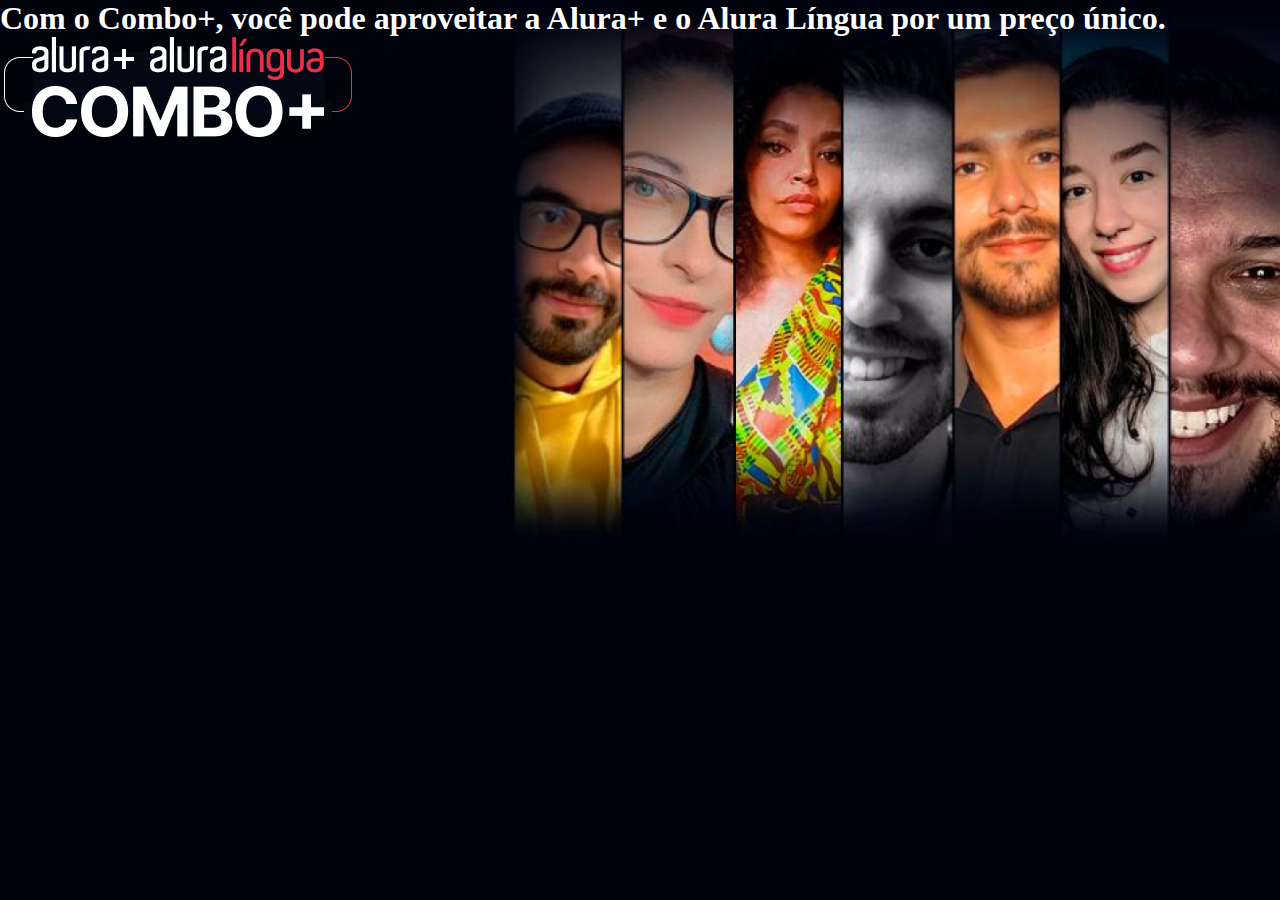
==== Praticando-Html-css/index.html @ 24161a26 "preimeiros passos site" ====
<!DOCTYPE html>
<html lang="pt-br">
    <head>
        <meta charset="UTF-8">
        <meta name="viewport" content="width=device-width, initial-scale=1.0">
        <title>Alura plus</title>
        <link rel="stylesheet" href="style.css">
    </head>
    <body>
        <section class="container principal">
            <h1>Com o Combo+, você pode aproveitar a Alura+ e o Alura Língua por um preço único.</h1>
            <img src="img/Combo.png" alt="imagem combo alura plus">
        </section>
    </body>
</html>
---- Praticando-Html-css/style.css ----
:root{
    --branco-principal: #ffffff;
    --cinza-secundario: #c0c0c0;
    --botao-azul: #167bf7;
    --cor-de-fundo: #00030c;
}
body{
    background-color:var(--cor-de-fundo);
    color:var(--branco-principal);
}
*{
    margin:0;
    padding:0;
}
.principal{
    background-image: url("img/Background.png");
    background-repeat: no-repeat;
    background-size: contain;

}
.container{
    height: 100vh;
}
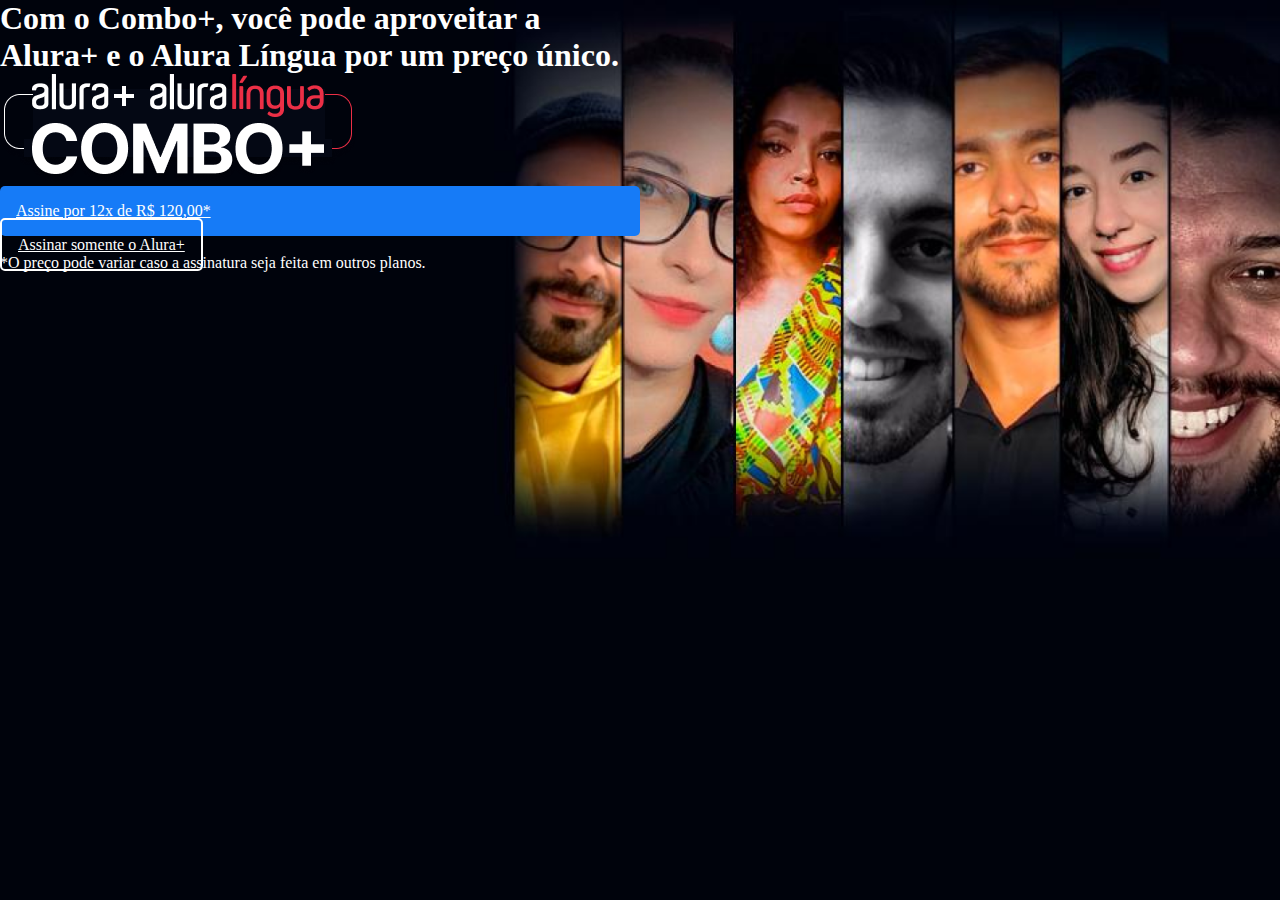
==== commit f07e33c5: "caixas" ====
--- a/Praticando-Html-css/index.html
+++ b/Praticando-Html-css/index.html
@@ -8,8 +8,13 @@
     </head>
     <body>
         <section class="container principal">
-            <h1>Com o Combo+, você pode aproveitar a Alura+ e o Alura Língua por um preço único.</h1>
-            <img src="img/Combo.png" alt="imagem combo alura plus">
+            <div>
+                <h1>Com o Combo+, você pode aproveitar a Alura+ e o Alura Língua por um preço único.</h1>
+                <img src="img/Combo.png" alt="imagem combo alura plus">
+                <a href="www.alura.com.br" class="container__botao">Assine por 12x de R$ 120,00*</a>
+                <a href="x" class="container__botao_secundario">Assinar somente o Alura+</a>
+                <p class="container__aviso">*O preço pode variar caso a assinatura seja feita em outros planos.</p>
+            </div>    
         </section>
     </body>
 </html> --- a/Praticando-Html-css/style.css
+++ b/Praticando-Html-css/style.css
@@ -20,4 +20,24 @@
 }
 .container{
     height: 100vh;
+    display: grid;
+    grid-template-columns: 50% 50%;
+
 }
+.container__botao{
+    background-color:var(--botao-azul);
+    border-radius: 5px;
+    padding: 1em;
+    color: var(--branco-principal);
+    display: block;
+}
+.container__botao_secundario{
+    background-color: transparent;
+    border: 2px solid var(--branco-principal);
+    color: var(--branco-principal);
+    border-radius: 5px;
+    padding: 1em;
+}
+.container__aviso{
+    color: var(--branco-principal);
+}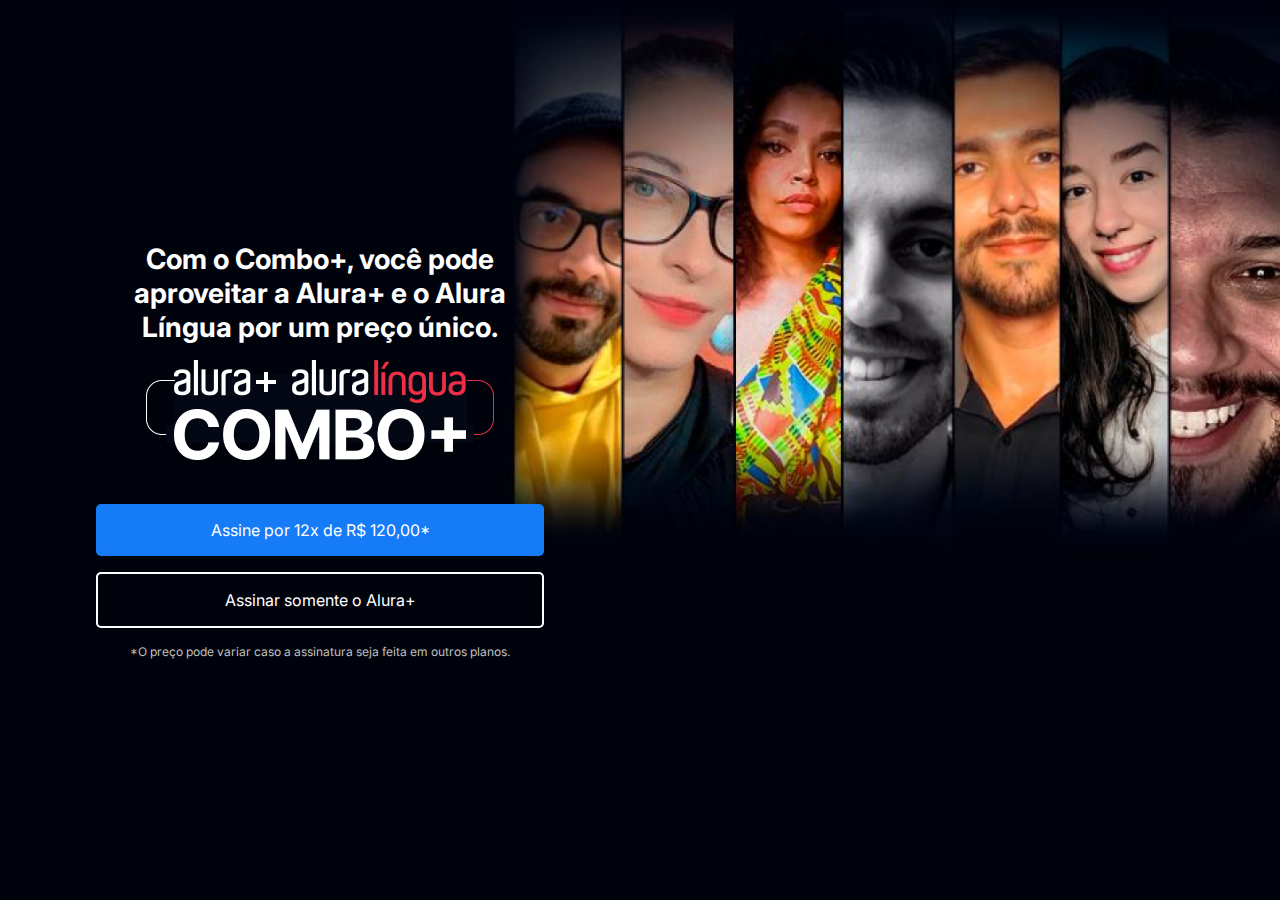
==== commit b1204c13: "correçao de erros e terminando primeira pagina" ====
--- a/Praticando-Html-css/index.html
+++ b/Praticando-Html-css/index.html
@@ -5,14 +5,18 @@
         <meta name="viewport" content="width=device-width, initial-scale=1.0">
         <title>Alura plus</title>
         <link rel="stylesheet" href="style.css">
+        <link rel="preconnect" href="https://fonts.googleapis.com">
+        <link rel="preconnect" href="https://fonts.gstatic.com" crossorigin>
+        <link href="https://fonts.googleapis.com/css2?family=Inter:wght@400;700&display=swap" rel="stylesheet">
+
     </head>
     <body>
         <section class="container principal">
-            <div>
-                <h1>Com o Combo+, você pode aproveitar a Alura+ e o Alura Língua por um preço único.</h1>
-                <img src="img/Combo.png" alt="imagem combo alura plus">
+            <div class="container__caixa">
+                <h1 class="containte__titulo">Com o Combo+, você pode aproveitar a Alura+ e o Alura Língua por um preço único.</h1>
+                <img src="img/Combo.png" alt="imagem combo alura plus" class="container__img">
                 <a href="www.alura.com.br" class="container__botao">Assine por 12x de R$ 120,00*</a>
-                <a href="x" class="container__botao_secundario">Assinar somente o Alura+</a>
+                <a href="www.alura.com.br" class="container__botao container__botao_secundario">Assinar somente o Alura+</a>
                 <p class="container__aviso">*O preço pode variar caso a assinatura seja feita em outros planos.</p>
             </div>    
         </section>
--- a/Praticando-Html-css/style.css
+++ b/Praticando-Html-css/style.css
@@ -3,10 +3,14 @@
     --cinza-secundario: #c0c0c0;
     --botao-azul: #167bf7;
     --cor-de-fundo: #00030c;
+    --font-principal: 'Inter';
 }
 body{
     background-color:var(--cor-de-fundo);
     color:var(--branco-principal);
+    font-family: var(--font-principal);
+    font-size: 16px;
+    font-weight: 400;
 }
 *{
     margin:0;
@@ -16,6 +20,8 @@
     background-image: url("img/Background.png");
     background-repeat: no-repeat;
     background-size: contain;
+    align-items: center;
+    text-align: center;
 
 }
 .container{
@@ -30,14 +36,29 @@
     padding: 1em;
     color: var(--branco-principal);
     display: block;
+    text-decoration: none;
+    margin-bottom: 1em;
+     
 }
 .container__botao_secundario{
     background-color: transparent;
     border: 2px solid var(--branco-principal);
-    color: var(--branco-principal);
-    border-radius: 5px;
-    padding: 1em;
+   
 }
 .container__aviso{
-    color: var(--branco-principal);
+    font-size: 12px;
+    color: var(--cinza-secundario);
+}
+
+.containte__titulo{
+    font-size: 28px;
+    font: weight 700;
+}
+
+.container__img{
+    margin: 1em 0 2em 0;
+}
+
+.container__caixa{
+    margin: 0 6em;
 }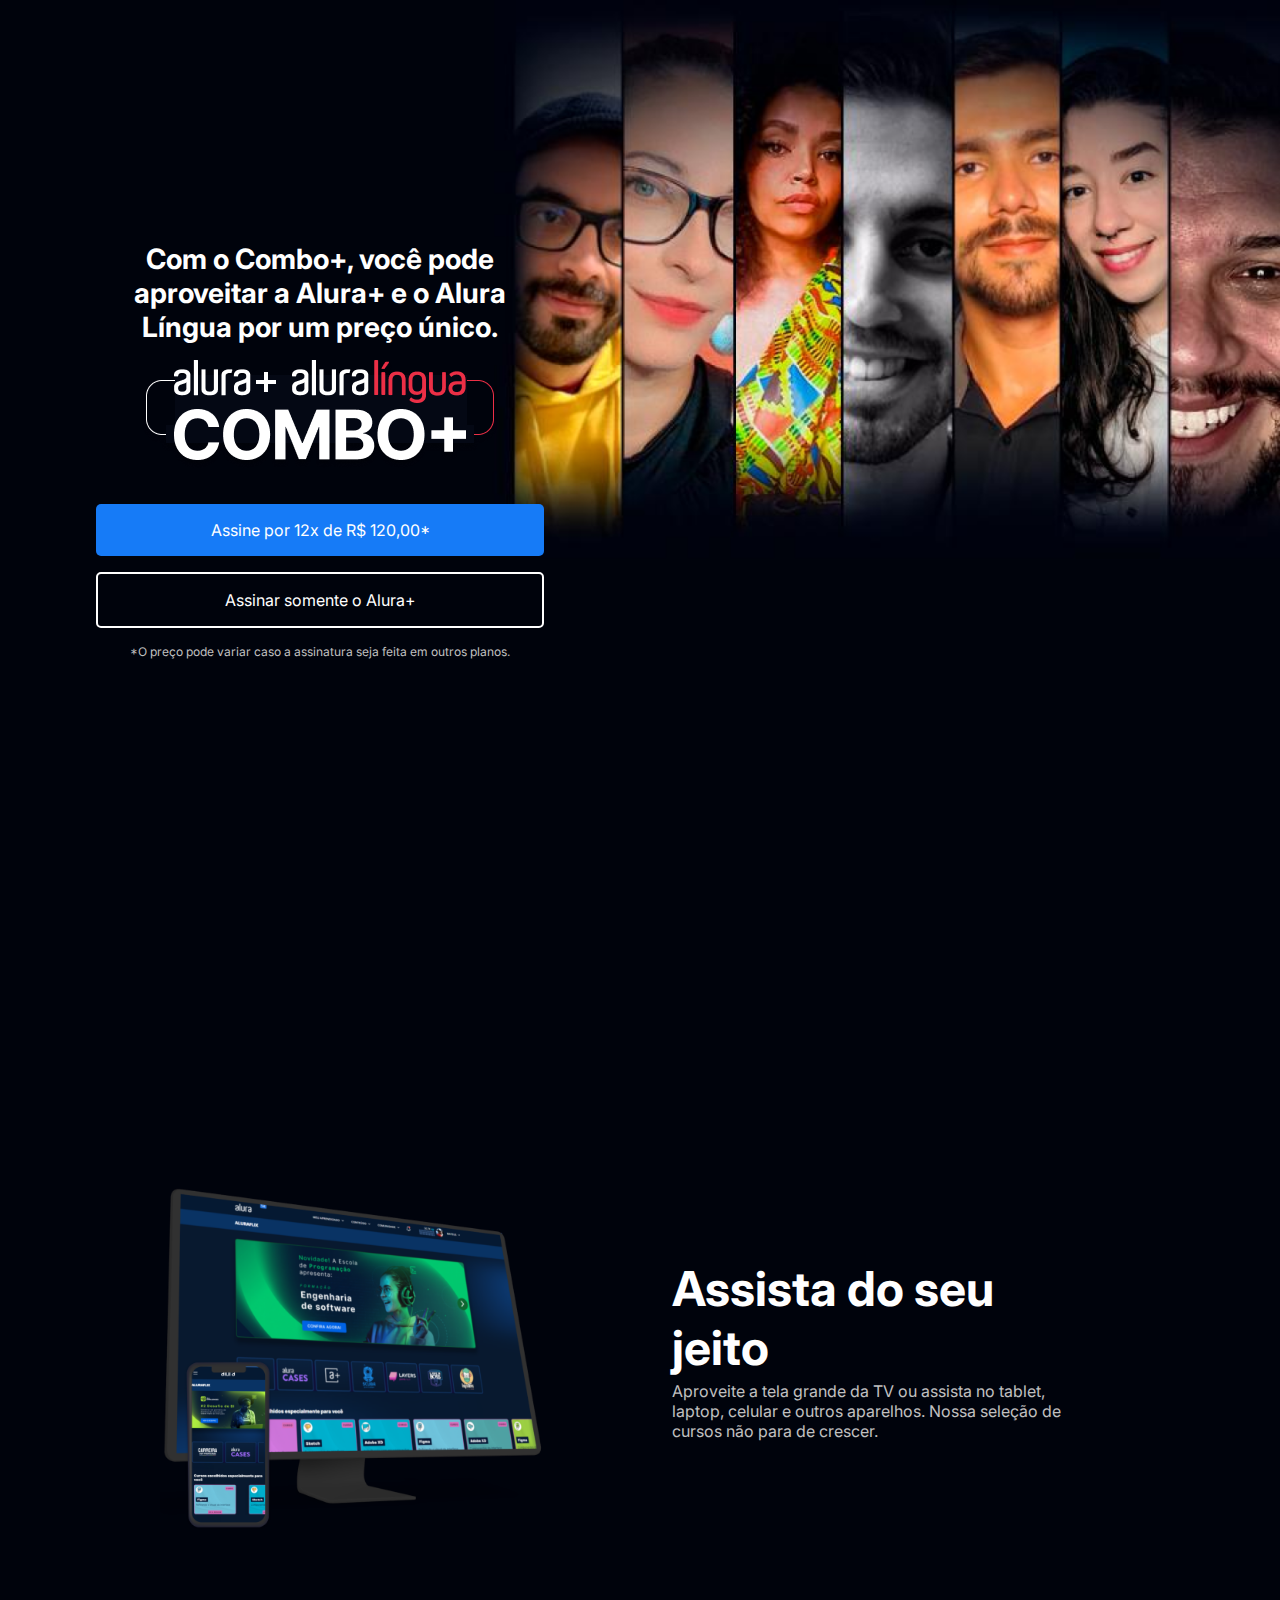
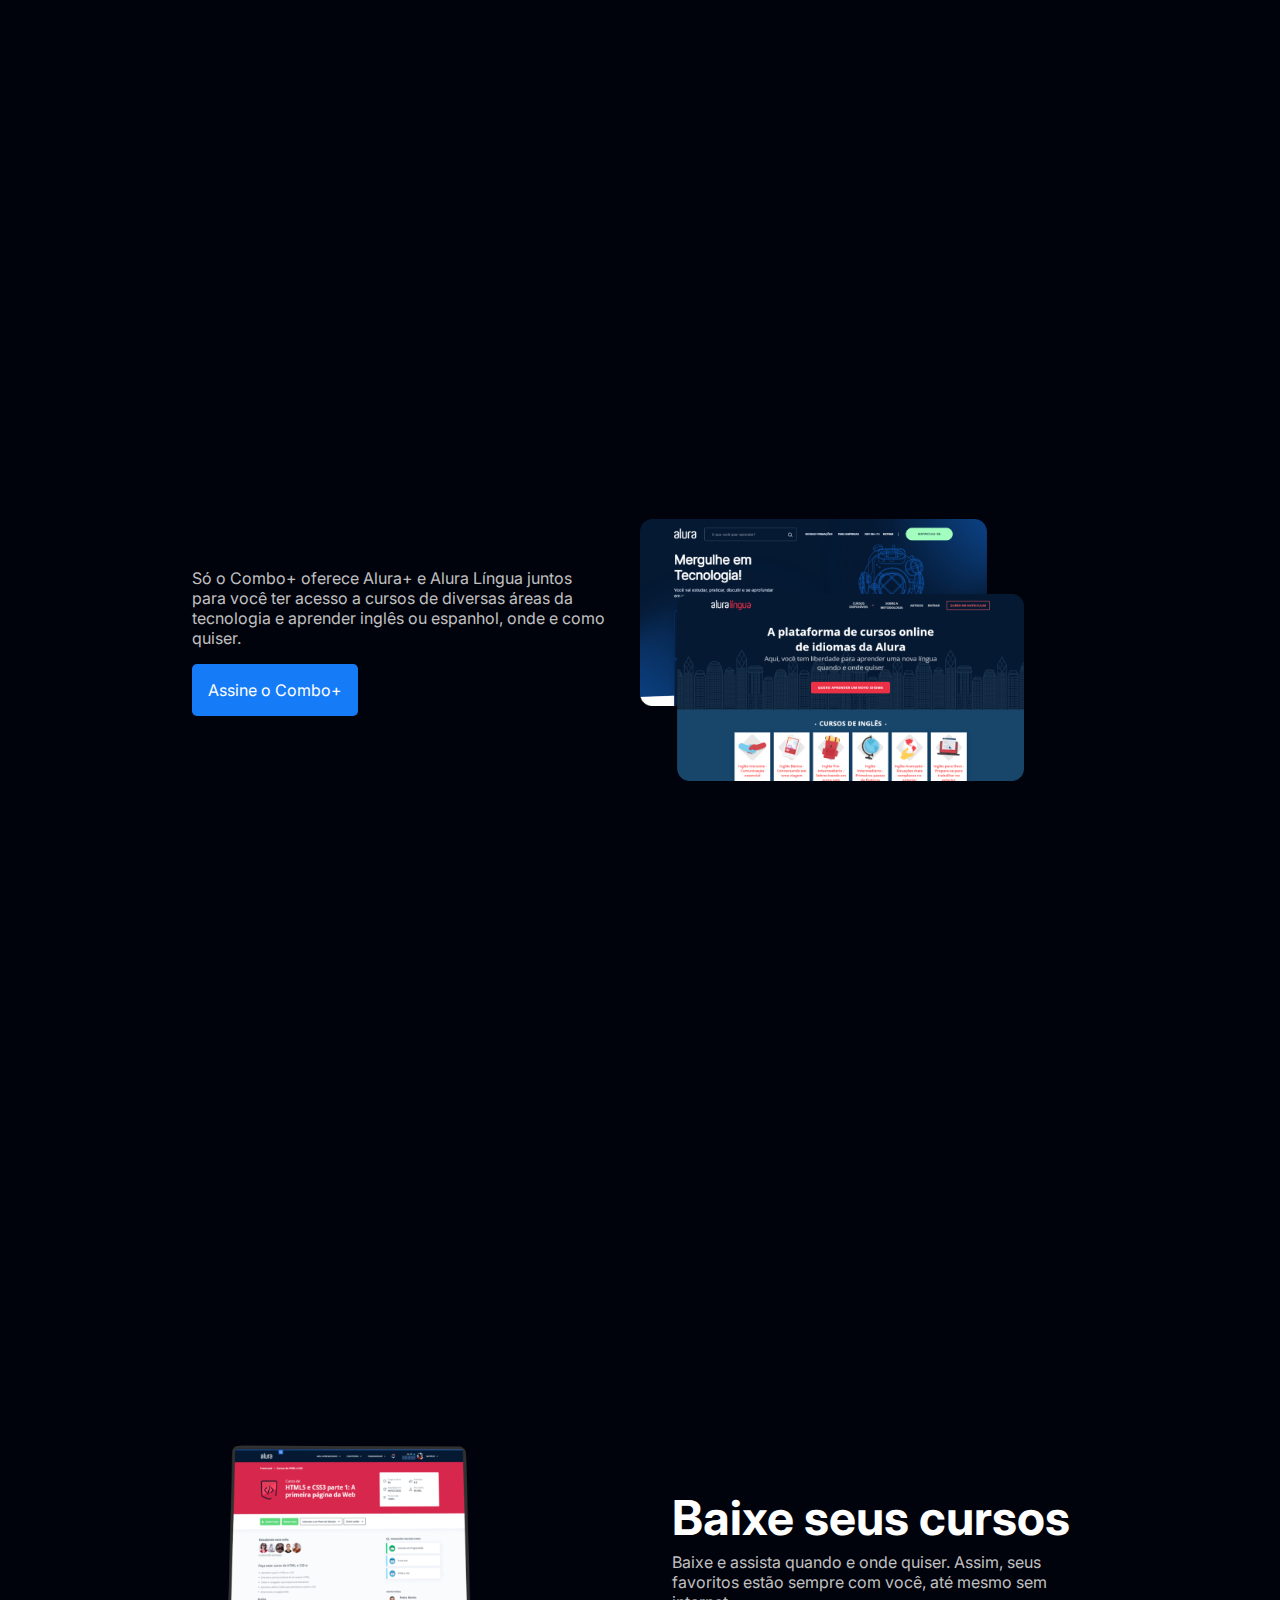
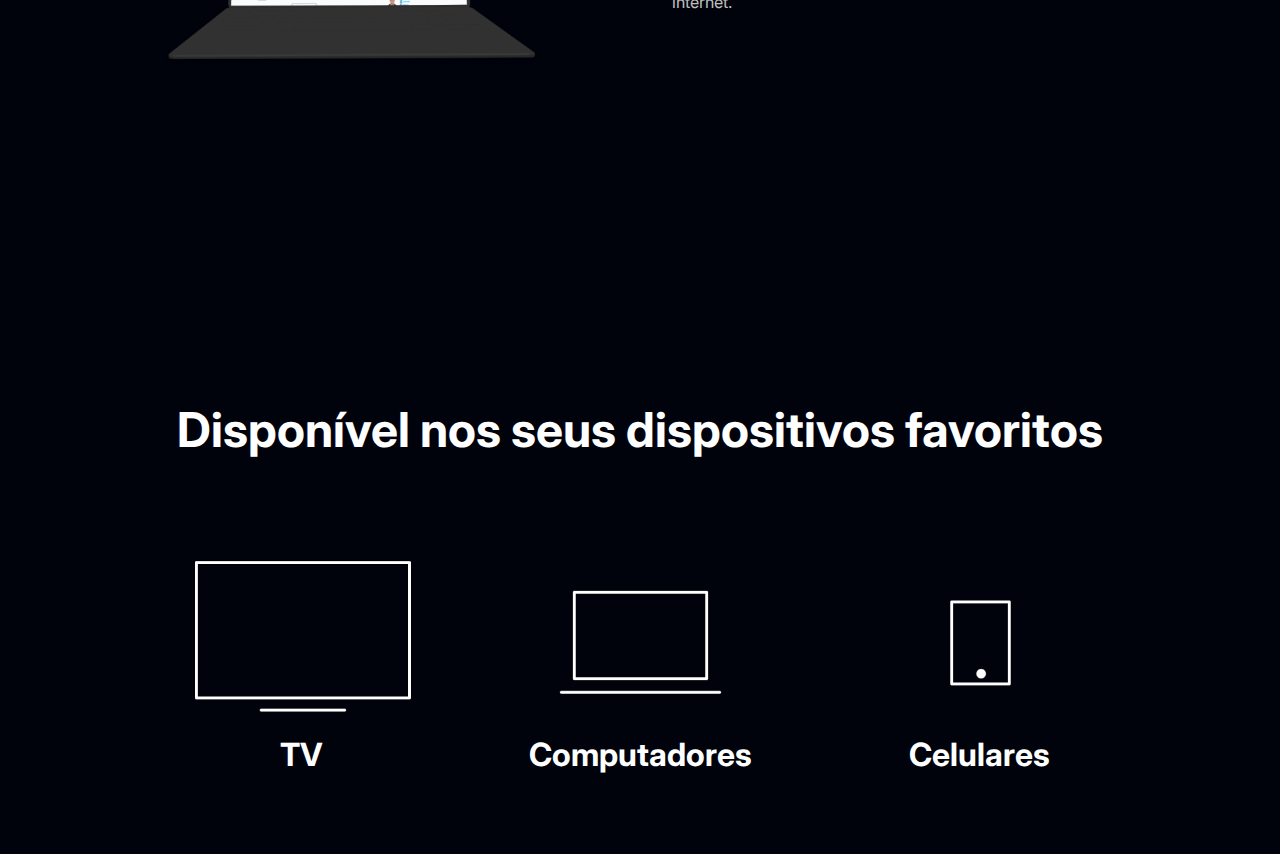
==== commit 90d3e3f2: "falta só o footer" ====
--- a/Praticando-Html-css/index.html
+++ b/Praticando-Html-css/index.html
@@ -20,5 +20,48 @@
                 <p class="container__aviso">*O preço pode variar caso a assinatura seja feita em outros planos.</p>
             </div>    
         </section>
+
+        <section class="container secundario">
+            <img src="img/Plataformas.png" alt="montor celular" class="secundario__imagem">
+            <div class="container__descricao">
+                <h2 class="titulo__descricao">Assista do seu jeito</h2>
+                <p class="texto__descricao">Aproveite a tela grande da TV ou assista no tablet, laptop, celular e outros aparelhos. Nossa seleção de cursos não para de crescer.</p>
+            </div>
+        </section>
+
+        <section class="container secundario">
+            <div class="container__descricao">
+                <p class="texto__descricao">Só o Combo+ oferece Alura+ e Alura Língua juntos para você ter acesso a cursos de diversas áreas da tecnologia e aprender inglês ou espanhol, onde e como quiser.</p>
+                <a href="#" class="container__botao secundario__botao">Assine o Combo+</a>
+                
+            </div>
+            <img src="img/Telas.png" alt="telas alura +" class="secundario__imagem">
+        </section>
+
+        <section class="container secundario">
+            <img src="img/Notebook.png" alt="notebook" class="secundario__imagem">
+            <div class="container__descricao">
+                <h2 class="titulo__descricao">Baixe seus cursos</h2>
+                <p class="texto__descricao">Baixe e assista quando e onde quiser. Assim, seus favoritos estão sempre com você, até mesmo sem internet.</p>
+            </div>
+        </section>
+
+        <section class="dispositivos">
+            <h2 class="dispositivos__titulo">Disponível nos seus dispositivos favoritos</h2>
+            <ul class="dispositivos__lista">
+                	<li>
+                        <img src="img/tv.png" alt="tv">
+                        <h3 class="lista__item">TV</h3>
+                    </li>
+                    <li>
+                        <img src="img/computador.png" alt="pc">
+                        <h3 class="lista__item" atl="pc">Computadores</h3>
+                    </li>
+                    <li>
+                        <img src="img/celular.png" atl="cell">
+                        <h3 class="lista__item">Celulares</h3>
+                    </li>
+            </ul>
+        </section>
     </body>
 </html> --- a/Praticando-Html-css/style.css
+++ b/Praticando-Html-css/style.css
@@ -61,4 +61,56 @@
 
 .container__caixa{
     margin: 0 6em;
+}
+
+.secundario__imagem{
+    width: 80%;
+}
+
+.secundario{
+    align-items: center;
+    margin: 0 10em;
+}
+
+.titulo__descricao{
+    font-weight: 700;
+    font-size: 48px;
+    color: var(--branco-principal);
+    margin-bottom: 0.1em;
+}
+
+.texto__descricao{
+    font-weight: 400;
+    font-size: 16px;
+    color: var(--cinza-secundario);
+
+}
+
+.secundario__botao{
+    display: inline-block;
+    margin-top: 1em;
+}
+
+.container__descricao{
+    padding: 2em;
+}
+
+.dispositivos__lista{
+    display: flex;
+    justify-content: center;
+    list-style: none;
+    margin: 5em 0;
+}
+
+.dispositivos{
+    text-align: center;
+}
+
+.dispositivos__titulo{
+    font-size: 48px;
+    color: var(--branco-principal);
+}
+.lista__item{
+    font-size: 32px;
+    color: var(--branco-principal);
 }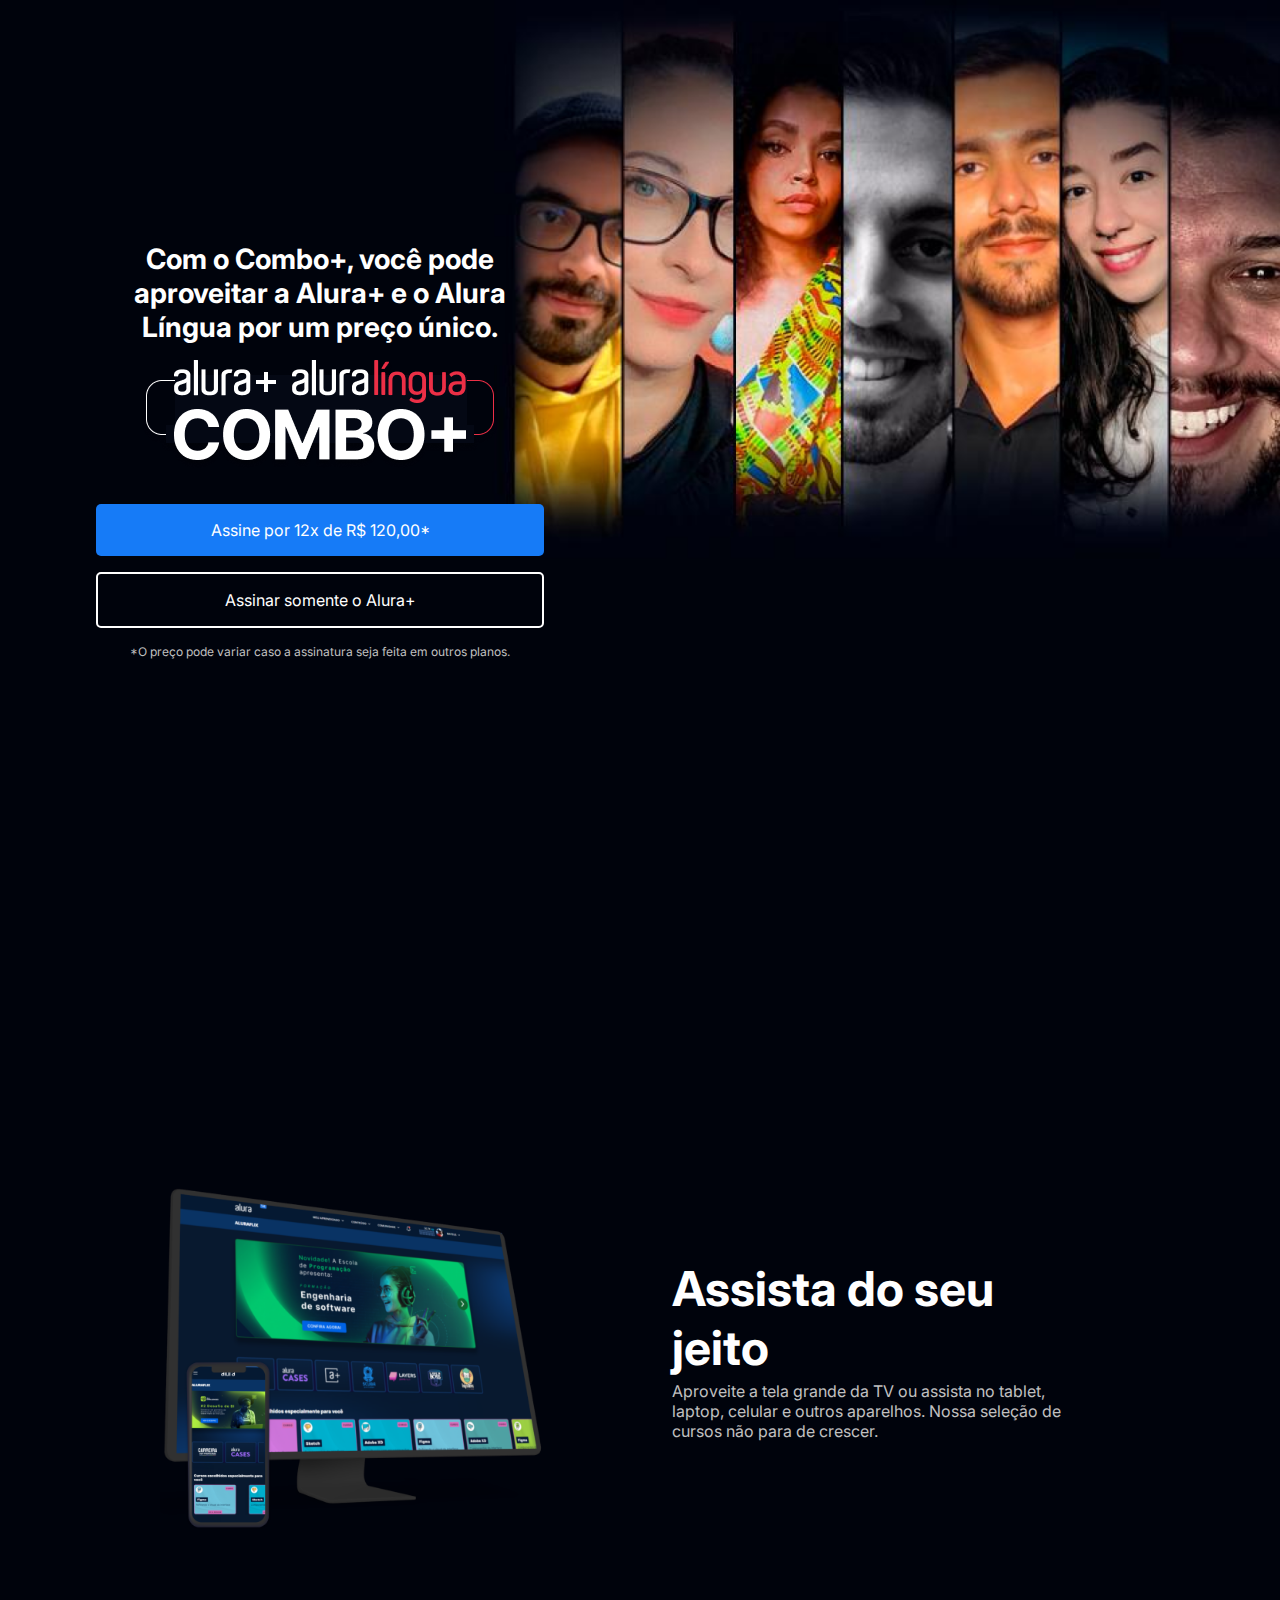
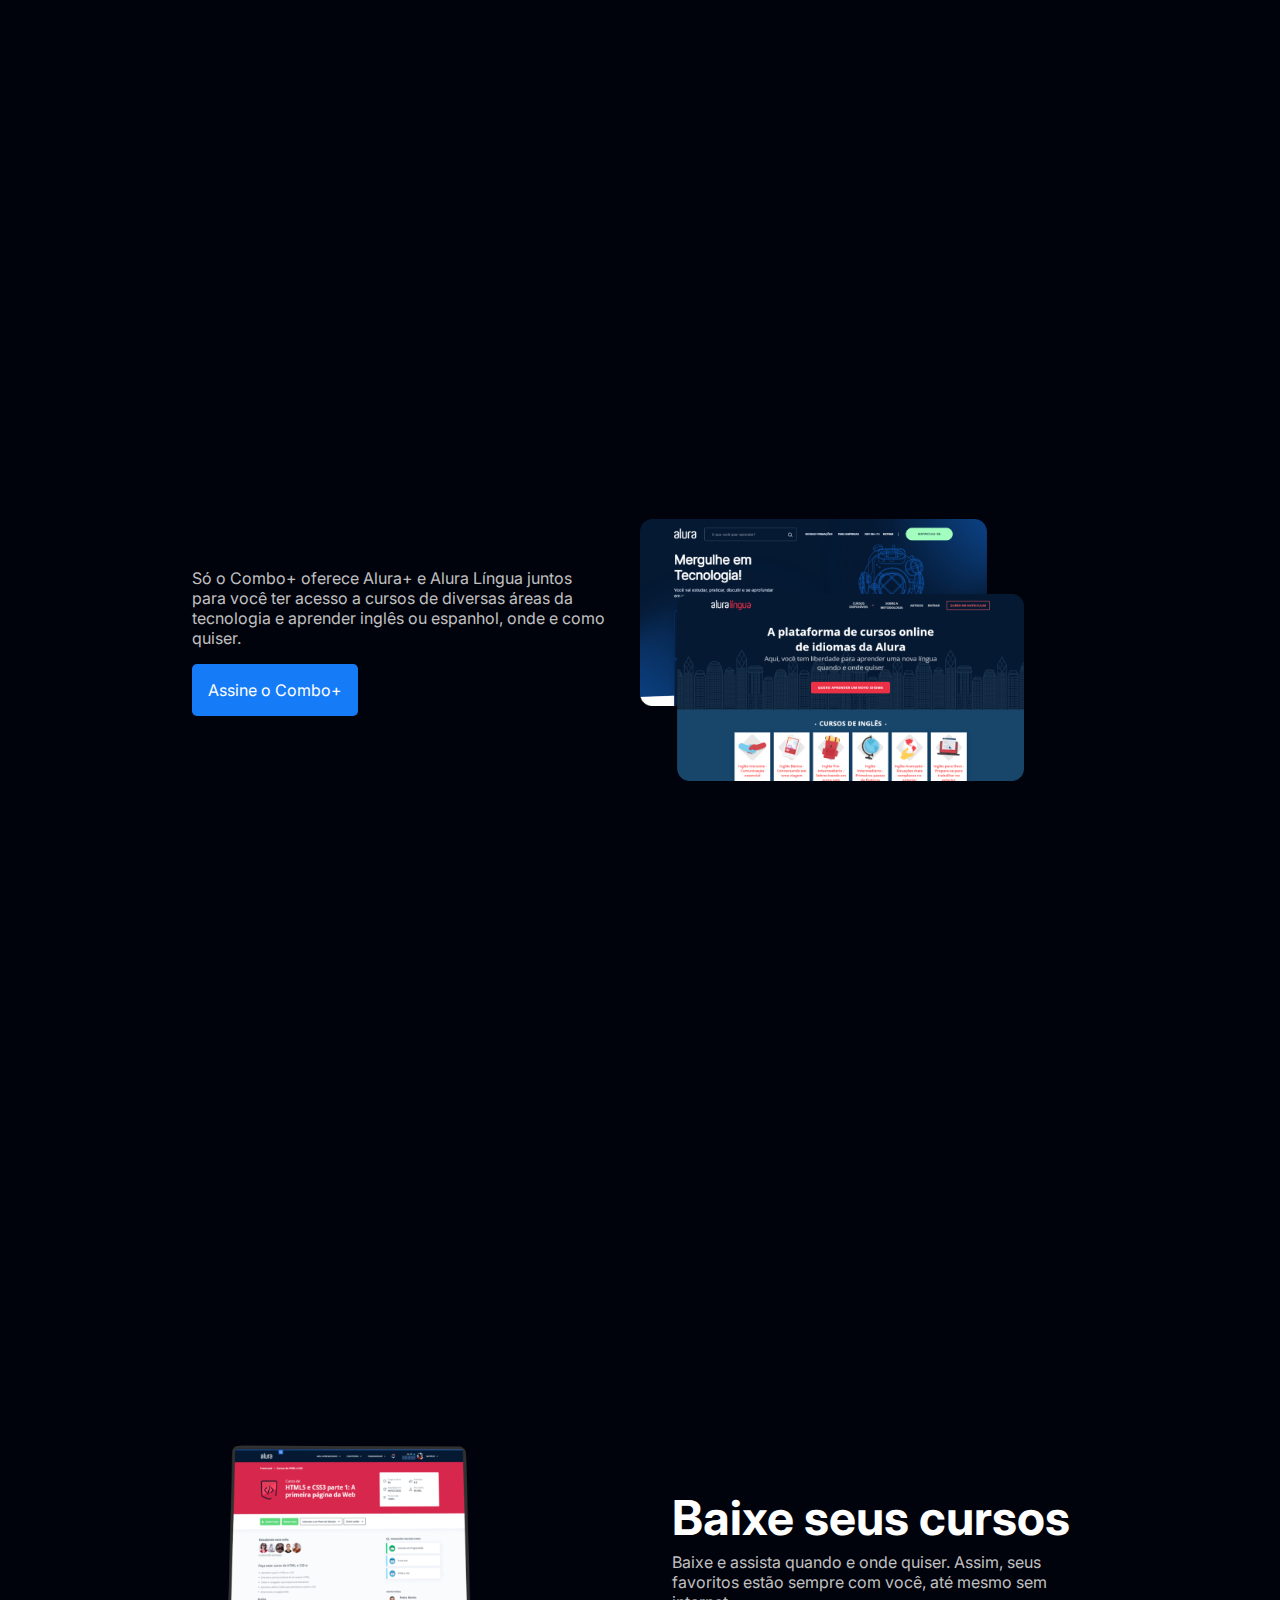
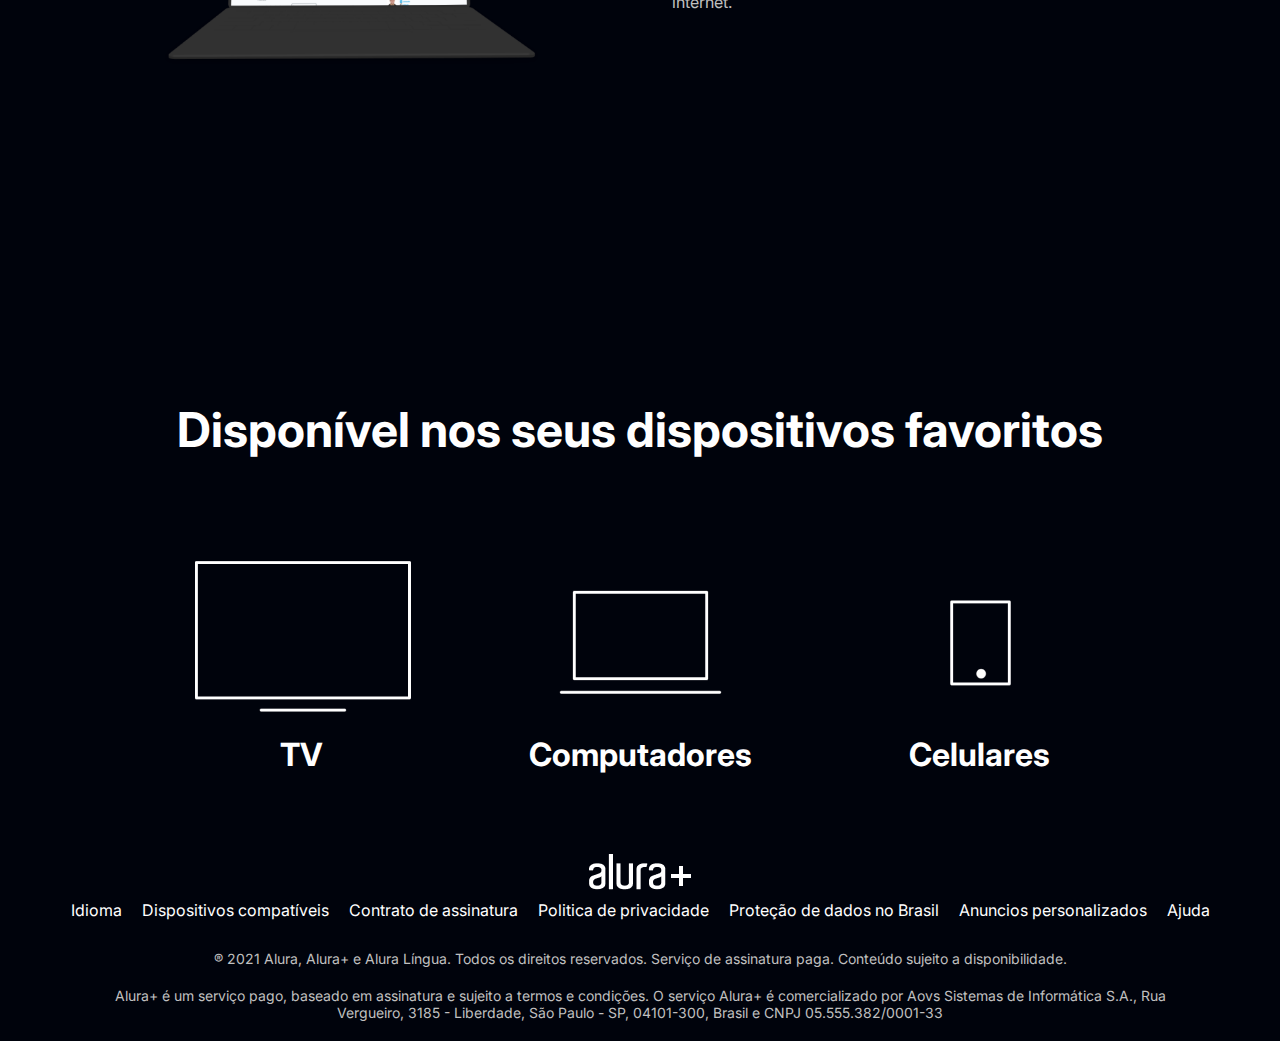
==== commit 26c0d2cf: "fim" ====
--- a/Praticando-Html-css/index.html
+++ b/Praticando-Html-css/index.html
@@ -63,5 +63,35 @@
                     </li>
             </ul>
         </section>
+        <footer>
+            <img src="img/Logo.png" alt="alura+" class="rodape__logo">
+            <div>
+                <ul class="rodape__lista">
+                    <li class="lista__link">
+                        <a href="#" class="footer__li">Idioma</a>
+                    </li>
+                    <li class="lista__link">
+                        <a href="#" class="footer__li">Dispositivos compatíveis</a>
+                    </li>
+                    <li class="lista__link">
+                        <a href="#" class="footer__li">Contrato de assinatura</a>
+                    </li>
+                    <li class="lista__link">
+                        <a href="#" class="footer__li">Politica de privacidade</a>
+                    </li>
+                    <li class="lista__link">
+                        <a href="#" class="footer__li">Proteção de dados no Brasil</a>
+                    </li>
+                    <li class="lista__link">
+                        <a href="#" class="footer__li">Anuncios personalizados</a>
+                    </li>
+                    <li class="lista__link">
+                        <a href="#" class="footer__li">Ajuda</a>
+                    </li>
+                </ul>
+            </div>
+            <p class="rodape__texto">® 2021 Alura, Alura+ e Alura Língua. Todos os direitos reservados. Serviço de assinatura paga. Conteúdo sujeito a disponibilidade.</p>
+            <p class="rodape__texto">Alura+ é um serviço pago, baseado em assinatura e sujeito a termos e condições. O serviço Alura+ é comercializado por Aovs Sistemas de Informática S.A., Rua Vergueiro, 3185 - Liberdade, São Paulo - SP, 04101-300, Brasil e CNPJ 05.555.382/0001-33</p>
+        </footer>
     </body>
 </html> --- a/Praticando-Html-css/style.css
+++ b/Praticando-Html-css/style.css
@@ -113,4 +113,42 @@
 .lista__item{
     font-size: 32px;
     color: var(--branco-principal);
+}
+
+footer{
+    align-items: center;
+    text-align: center;
+    
+}
+.rodape__logo{
+    display: block;
+    align-items: center;
+    margin: 0 46%;
+}
+
+.rodape__lista{
+   display: flex;
+   justify-content: center;
+   
+   list-style-type: none;
+   
+}
+
+.lista__link{
+    margin: 10px;
+    font-weight: 400;
+    font-size: 16px;
+    color: var(--branco-principal);
+    text-decoration: none;
+}
+.footer__li{
+    text-decoration: none;
+    color: var(--branco-principal);
+}
+
+.rodape__texto{
+    font-weight: 400;
+    font-size: 14px;
+    color: var(--cinza-secundario);
+    margin: 20px 80px 20px 80px;
 }